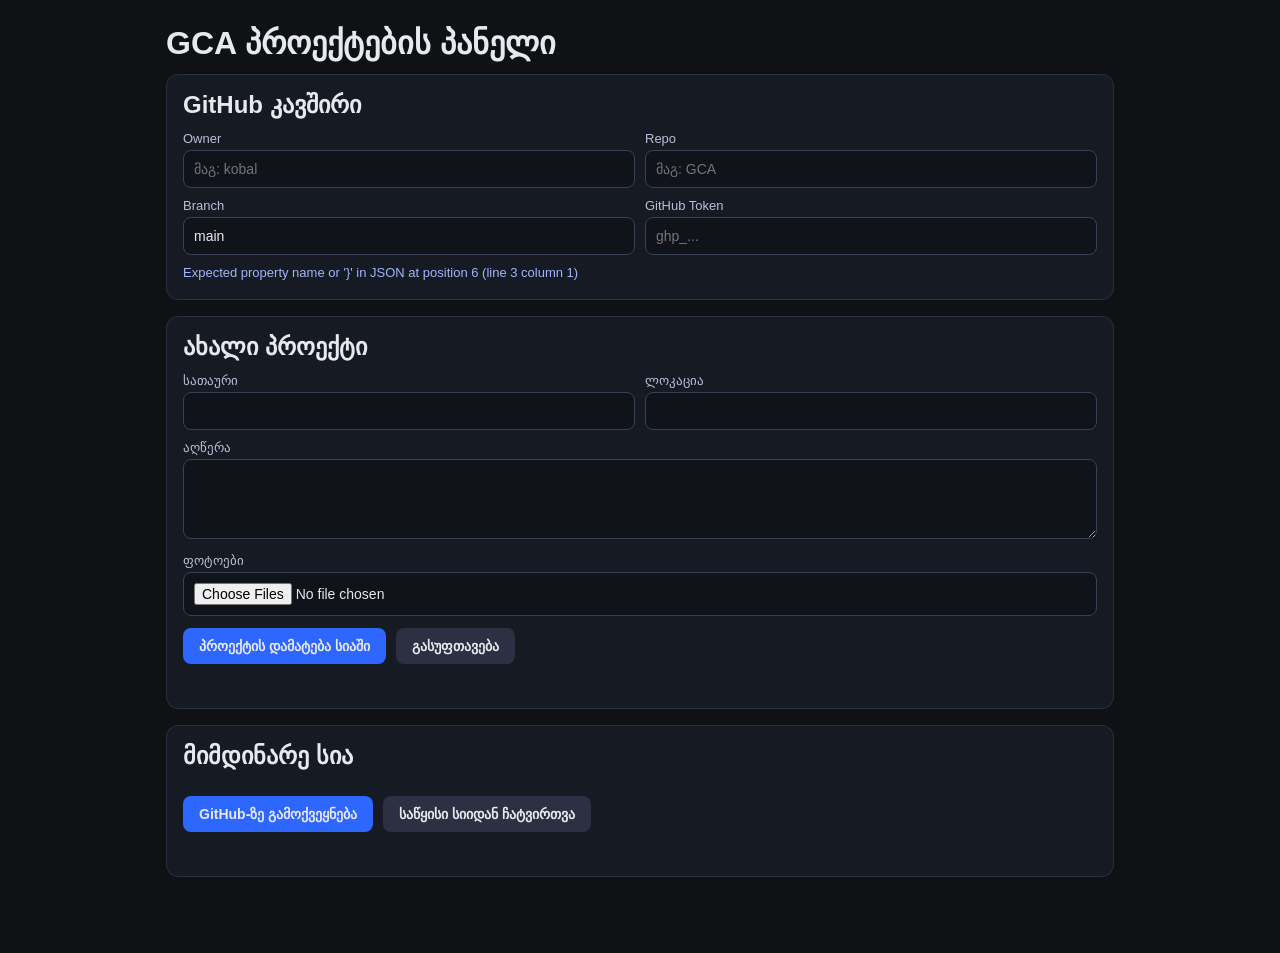
==== admin/index.html @ 1219ffbd "local backup before syncing origin t cherry-pick --continue git push origin main  git push origin ma" ====
<!DOCTYPE html>
<html lang="ka">
<head>
  <meta charset="UTF-8" />
  <meta name="viewport" content="width=device-width, initial-scale=1.0" />
  <title>GCA Admin</title>
  <style>
    * { box-sizing: border-box; }
    body {
      margin: 0;
      font-family: Arial, sans-serif;
      background: #0f1115;
      color: #e7e9ee;
    }
    .wrap {
      max-width: 980px;
      margin: 0 auto;
      padding: 24px 16px 60px;
    }
    h1, h2 { margin: 0 0 12px; }
    .card {
      background: #161a22;
      border: 1px solid #2a3040;
      border-radius: 12px;
      padding: 16px;
      margin-bottom: 16px;
    }
    .grid {
      display: grid;
      gap: 10px;
      grid-template-columns: repeat(2, minmax(0, 1fr));
    }
    label {
      display: block;
      margin-bottom: 4px;
      font-size: 13px;
      color: #b7c0d8;
    }
    input, textarea, button {
      width: 100%;
      border-radius: 8px;
      border: 1px solid #394156;
      background: #10131a;
      color: #e7e9ee;
      padding: 10px;
      font-size: 14px;
    }
    textarea { min-height: 80px; resize: vertical; }
    button {
      cursor: pointer;
      background: #2d67ff;
      border: none;
      font-weight: 600;
    }
    button.secondary { background: #2b3142; }
    .actions {
      display: flex;
      gap: 10px;
    }
    .actions button { width: auto; padding: 10px 16px; }
    .projects {
      display: grid;
      gap: 10px;
    }
    .project-item {
      border: 1px solid #30384c;
      border-radius: 10px;
      padding: 12px;
      display: flex;
      justify-content: space-between;
      gap: 10px;
      align-items: center;
      background: #121722;
    }
    .project-meta { line-height: 1.4; }
    .project-title { font-weight: 700; }
    .project-sub { color: #b7c0d8; font-size: 13px; }
    .project-item button {
      width: auto;
      background: #7d2132;
    }
    .status {
      margin-top: 10px;
      font-size: 13px;
      color: #9fb5ff;
      min-height: 18px;
    }
    @media (max-width: 760px) {
      .grid { grid-template-columns: 1fr; }
      .actions { flex-wrap: wrap; }
    }
  </style>
</head>
<body>
  <div class="wrap">
    <h1>GCA პროექტების პანელი</h1>
    <div class="card">
      <h2>GitHub კავშირი</h2>
      <div class="grid">
        <div>
          <label for="gh-owner">Owner</label>
          <input id="gh-owner" placeholder="მაგ: kobal" />
        </div>
        <div>
          <label for="gh-repo">Repo</label>
          <input id="gh-repo" placeholder="მაგ: GCA" />
        </div>
        <div>
          <label for="gh-branch">Branch</label>
          <input id="gh-branch" value="main" />
        </div>
        <div>
          <label for="gh-token">GitHub Token</label>
          <input id="gh-token" type="password" placeholder="ghp_..." />
        </div>
      </div>
      <div class="status" id="status-auth"></div>
    </div>

    <div class="card">
      <h2>ახალი პროექტი</h2>
      <div class="grid">
        <div>
          <label for="p-title">სათაური</label>
          <input id="p-title" />
        </div>
        <div>
          <label for="p-location">ლოკაცია</label>
          <input id="p-location" />
        </div>
      </div>
      <div style="margin-top:10px;">
        <label for="p-description">აღწერა</label>
        <textarea id="p-description"></textarea>
      </div>
      <div style="margin-top:10px;">
        <label for="p-photos">ფოტოები</label>
        <input id="p-photos" type="file" accept="image/*" multiple />
      </div>
      <div class="actions" style="margin-top:12px;">
        <button id="add-project-btn" type="button">პროექტის დამატება სიაში</button>
        <button id="clear-form-btn" class="secondary" type="button">გასუფთავება</button>
      </div>
      <div class="status" id="status-form"></div>
    </div>

    <div class="card">
      <h2>მიმდინარე სია</h2>
      <div class="projects" id="projects-list"></div>
      <div class="actions" style="margin-top:14px;">
        <button id="publish-btn" type="button">GitHub-ზე გამოქვეყნება</button>
        <button id="reload-btn" class="secondary" type="button">საწყისი სიიდან ჩატვირთვა</button>
      </div>
      <div class="status" id="status-publish"></div>
    </div>
  </div>
  <script src="../js/admin.js"></script>
</body>
</html>
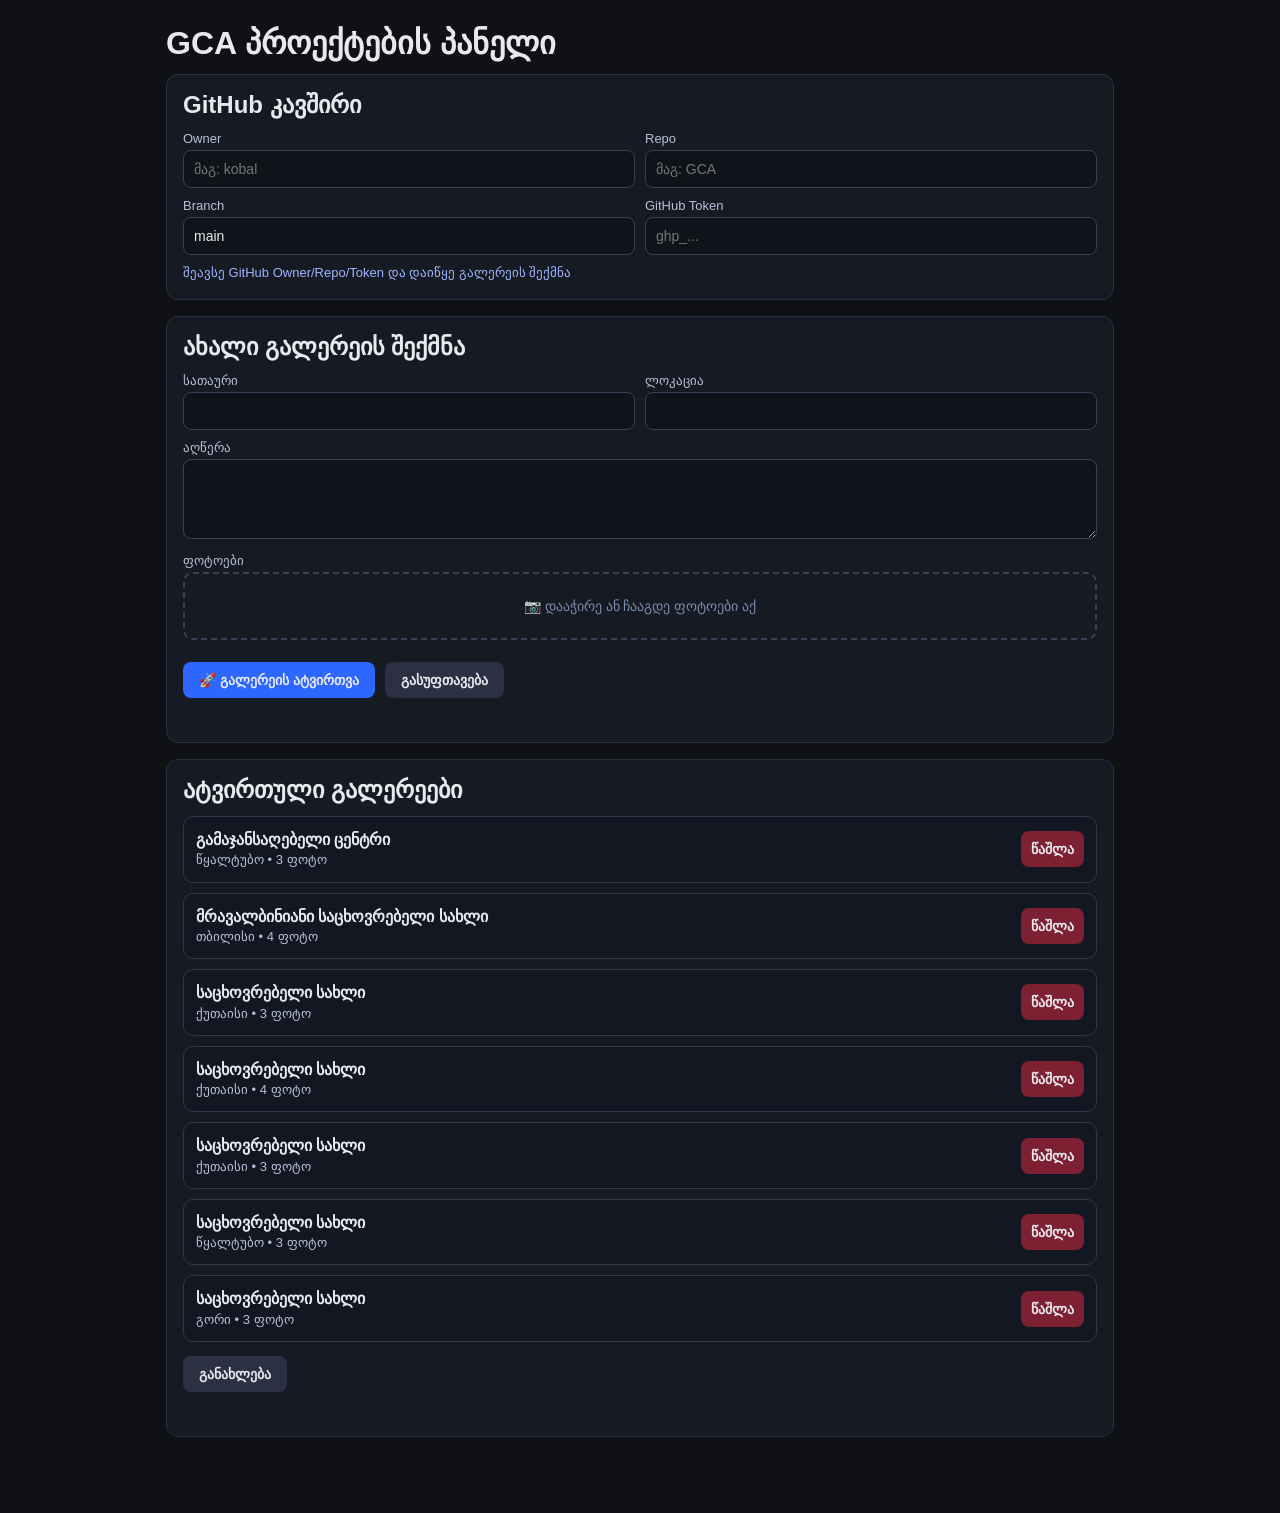
==== commit a4f17e20: "redesign admin: unified gallery upload with photo preview and progress bar" ====
--- a/admin/index.html
+++ b/admin/index.html
@@ -53,11 +53,108 @@
       font-weight: 600;
     }
     button.secondary { background: #2b3142; }
+    button:disabled {
+      opacity: 0.5;
+      cursor: not-allowed;
+    }
     .actions {
       display: flex;
       gap: 10px;
     }
     .actions button { width: auto; padding: 10px 16px; }
+
+    /* ── ფოტო preview ── */
+    .photo-drop {
+      border: 2px dashed #394156;
+      border-radius: 10px;
+      padding: 24px;
+      text-align: center;
+      cursor: pointer;
+      transition: border-color 0.2s, background 0.2s;
+      color: #7a8baa;
+      font-size: 14px;
+    }
+    .photo-drop:hover {
+      border-color: #2d67ff;
+      background: rgba(45, 103, 255, 0.05);
+    }
+    .photo-drop.dragover {
+      border-color: #2d67ff;
+      background: rgba(45, 103, 255, 0.1);
+    }
+    .photo-previews {
+      display: grid;
+      grid-template-columns: repeat(auto-fill, minmax(110px, 1fr));
+      gap: 8px;
+      margin-top: 10px;
+    }
+    .photo-thumb {
+      position: relative;
+      aspect-ratio: 1;
+      border-radius: 8px;
+      overflow: hidden;
+      border: 1px solid #2a3040;
+    }
+    .photo-thumb img {
+      width: 100%;
+      height: 100%;
+      object-fit: cover;
+      display: block;
+    }
+    .photo-thumb .remove-photo {
+      position: absolute;
+      top: 4px;
+      right: 4px;
+      width: 22px;
+      height: 22px;
+      border-radius: 50%;
+      background: rgba(180, 30, 50, 0.85);
+      border: none;
+      color: #fff;
+      font-size: 13px;
+      padding: 0;
+      display: flex;
+      align-items: center;
+      justify-content: center;
+      cursor: pointer;
+      line-height: 1;
+    }
+    .photo-thumb .remove-photo:hover {
+      background: #d32f2f;
+    }
+    .photo-count-label {
+      font-size: 12px;
+      color: #7a8baa;
+      margin-top: 6px;
+    }
+
+    /* ── პროგრესი ── */
+    .progress-wrap {
+      margin-top: 10px;
+      display: none;
+    }
+    .progress-wrap.active { display: block; }
+    .progress-bar {
+      width: 100%;
+      height: 6px;
+      background: #1c2030;
+      border-radius: 4px;
+      overflow: hidden;
+    }
+    .progress-fill {
+      height: 100%;
+      background: linear-gradient(90deg, #2d67ff, #5b8aff);
+      border-radius: 4px;
+      width: 0%;
+      transition: width 0.3s;
+    }
+    .progress-text {
+      font-size: 12px;
+      color: #7a8baa;
+      margin-top: 4px;
+    }
+
+    /* ── პროექტების სია ── */
     .projects {
       display: grid;
       gap: 10px;
@@ -88,6 +185,7 @@
     @media (max-width: 760px) {
       .grid { grid-template-columns: 1fr; }
       .actions { flex-wrap: wrap; }
+      .photo-previews { grid-template-columns: repeat(auto-fill, minmax(80px, 1fr)); }
     }
   </style>
 </head>
@@ -118,7 +216,7 @@
     </div>
 
     <div class="card">
-      <h2>ახალი პროექტი</h2>
+      <h2>ახალი გალერეის შექმნა</h2>
       <div class="grid">
         <div>
           <label for="p-title">სათაური</label>
@@ -134,22 +232,30 @@
         <textarea id="p-description"></textarea>
       </div>
       <div style="margin-top:10px;">
-        <label for="p-photos">ფოტოები</label>
-        <input id="p-photos" type="file" accept="image/*" multiple />
+        <label>ფოტოები</label>
+        <input id="p-photos" type="file" accept="image/*" multiple style="display:none;" />
+        <div class="photo-drop" id="photo-drop">
+          📷 დააჭირე ან ჩააგდე ფოტოები აქ
+        </div>
+        <div class="photo-count-label" id="photo-count"></div>
+        <div class="photo-previews" id="photo-previews"></div>
+      </div>
+      <div class="progress-wrap" id="progress-wrap">
+        <div class="progress-bar"><div class="progress-fill" id="progress-fill"></div></div>
+        <div class="progress-text" id="progress-text"></div>
       </div>
       <div class="actions" style="margin-top:12px;">
-        <button id="add-project-btn" type="button">პროექტის დამატება სიაში</button>
+        <button id="upload-gallery-btn" type="button">🚀 გალერეის ატვირთვა</button>
         <button id="clear-form-btn" class="secondary" type="button">გასუფთავება</button>
       </div>
       <div class="status" id="status-form"></div>
     </div>
 
     <div class="card">
-      <h2>მიმდინარე სია</h2>
+      <h2>ატვირთული გალერეები</h2>
       <div class="projects" id="projects-list"></div>
       <div class="actions" style="margin-top:14px;">
-        <button id="publish-btn" type="button">GitHub-ზე გამოქვეყნება</button>
-        <button id="reload-btn" class="secondary" type="button">საწყისი სიიდან ჩატვირთვა</button>
+        <button id="reload-btn" class="secondary" type="button">განახლება</button>
       </div>
       <div class="status" id="status-publish"></div>
     </div>
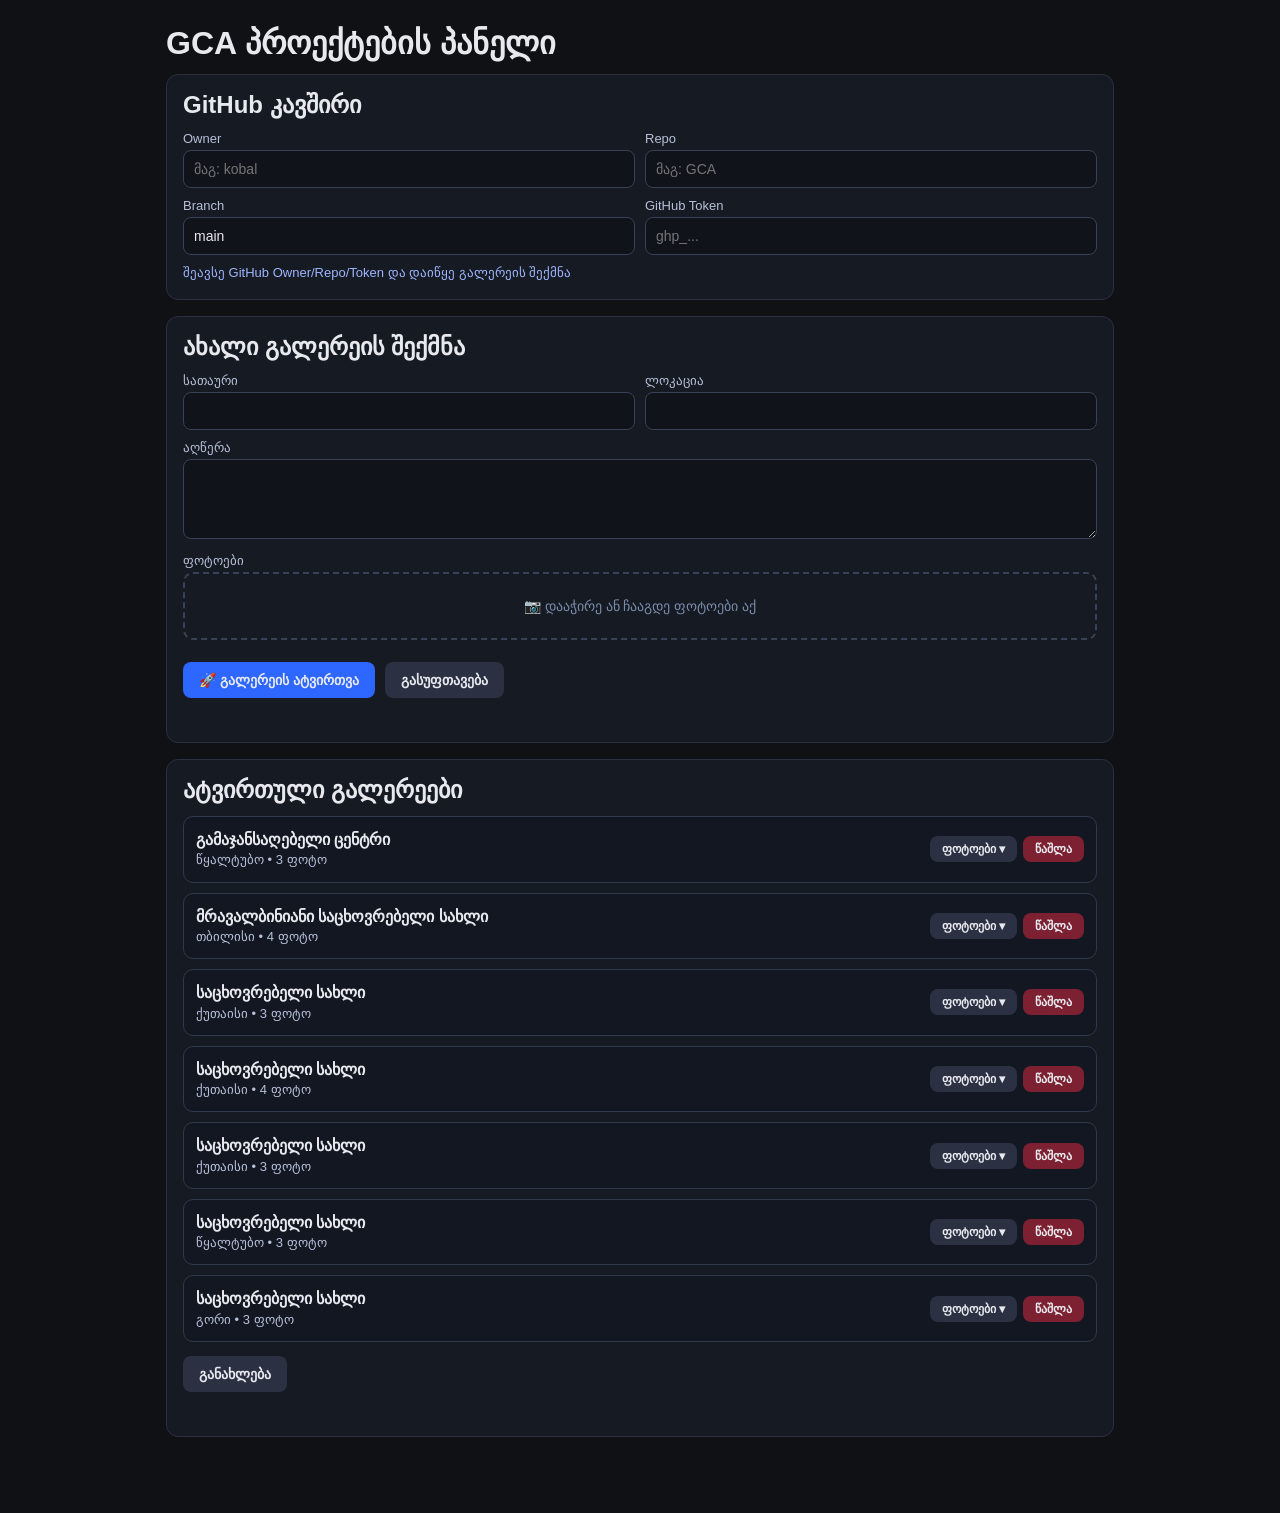
==== commit bb3d8e34: "add gallery/photo delete with GitHub cleanup" ====
--- a/admin/index.html
+++ b/admin/index.html
@@ -162,20 +162,76 @@
     .project-item {
       border: 1px solid #30384c;
       border-radius: 10px;
+      overflow: hidden;
+      background: #121722;
+    }
+    .project-header {
       padding: 12px;
       display: flex;
       justify-content: space-between;
       gap: 10px;
       align-items: center;
-      background: #121722;
-    }
+      cursor: pointer;
+      transition: background 0.2s;
+    }
+    .project-header:hover { background: rgba(255,255,255,0.03); }
     .project-meta { line-height: 1.4; }
     .project-title { font-weight: 700; }
     .project-sub { color: #b7c0d8; font-size: 13px; }
-    .project-item button {
+    .project-actions {
+      display: flex;
+      gap: 6px;
+      align-items: center;
+    }
+    .project-actions button {
       width: auto;
-      background: #7d2132;
-    }
+      padding: 6px 12px;
+      font-size: 12px;
+    }
+    .btn-delete { background: #7d2132; }
+    .btn-expand { background: #2b3142; }
+    .project-photos {
+      display: none;
+      padding: 0 12px 12px;
+    }
+    .project-photos.open { display: block; }
+    .project-photos-grid {
+      display: grid;
+      grid-template-columns: repeat(auto-fill, minmax(100px, 1fr));
+      gap: 8px;
+    }
+    .gallery-thumb {
+      position: relative;
+      aspect-ratio: 1;
+      border-radius: 6px;
+      overflow: hidden;
+      border: 1px solid #2a3040;
+    }
+    .gallery-thumb img {
+      width: 100%; height: 100%;
+      object-fit: cover;
+      display: block;
+    }
+    .gallery-thumb .delete-photo-btn {
+      position: absolute;
+      top: 3px; right: 3px;
+      width: 20px; height: 20px;
+      border-radius: 50%;
+      background: rgba(180, 30, 50, 0.85);
+      border: none;
+      color: #fff;
+      font-size: 12px;
+      padding: 0;
+      display: flex;
+      align-items: center;
+      justify-content: center;
+      cursor: pointer;
+      line-height: 1;
+      opacity: 0;
+      transition: opacity 0.2s;
+    }
+    .gallery-thumb:hover .delete-photo-btn { opacity: 1; }
+    .gallery-thumb .delete-photo-btn:hover { background: #d32f2f; }
     .status {
       margin-top: 10px;
       font-size: 13px;
